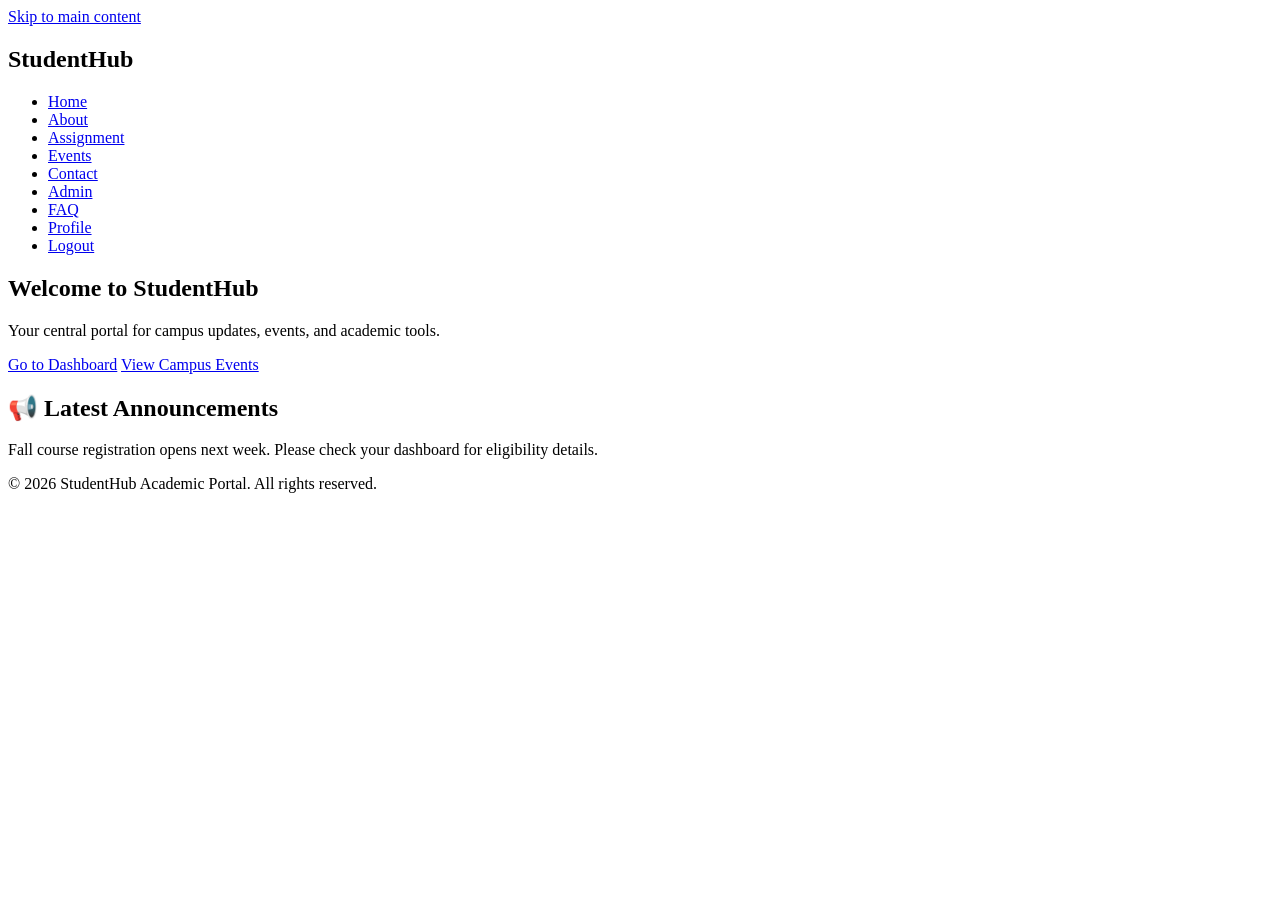
==== frontend/index.html @ 08b7ffba "html-css" ====
<!DOCTYPE html>
<html lang="en">
<head>
    <meta charset="UTF-8">
    <meta name="viewport" content="width=device-width, initial-scale=1.0">
    <title>StudentHub - Home</title>
    <link rel="stylesheet" href="styles.css">
</head>
<body>
    <a href="#main-content" class="skip-link">Skip to main content</a>
    <header class="main-header">
    <div class="header-container">

        <h2>StudentHub</h2>

        <nav>
            <ul>
                <li><a href="index.html">Home</a></li>
                    <li><a href="about.html">About</a></li>
                    <li><a href="assignment.html">Assignment</a></li>
                    <li><a href="events.html">Events</a></li>
                    <li><a href="contact.html">Contact</a></li>
                    <li><a href="admin.html">Admin</a></li>
                    <li><a href="faq.html">FAQ</a></li>
                    <li><a href="profile.html" class="active">Profile</a></li>
                    <li><a href="login.html">Logout</a></li>
            </ul>
        </nav>

    </div>
</header>

    <main id="main-content">
        <section class="home-container" aria-labelledby="home-heading">
            <header class="hero-banner">
                <h1 id="home-heading">Welcome to StudentHub</h1>
                <p>Your central portal for campus updates, events, and academic tools.</p>
                <div class="hero-actions">
                    <a href="dashboard.html" class="btn-primary">Go to Dashboard</a>
                    <a href="events.html" class="btn-secondary">View Campus Events</a>
                </div>
            </header>

            <article class="announcement-card">
                <h2>📢 Latest Announcements</h2>
                <p>Fall course registration opens next week. Please check your dashboard for eligibility details.</p>
            </article>
        </section>
    </main>

    <footer>
        <p>&copy; 2026 StudentHub Academic Portal. All rights reserved.</p>
    </footer>
</body>
</html>
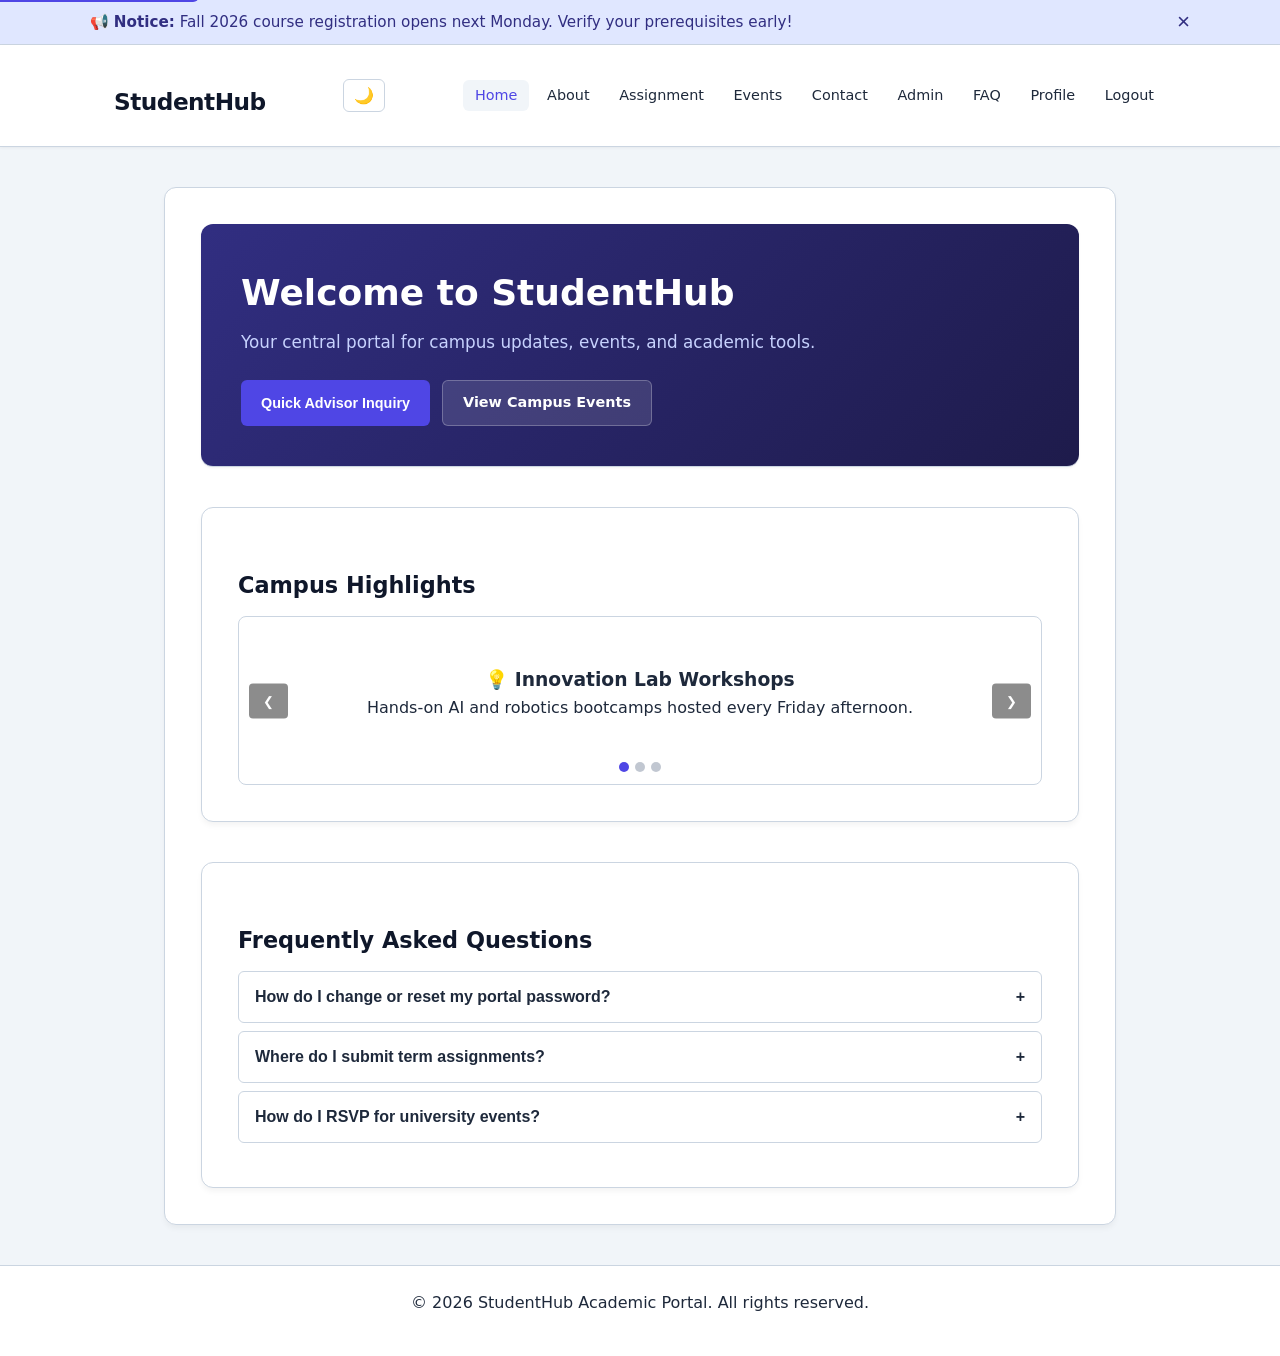
==== commit 113ad617: "regular expression,Ui components" ====
--- a/frontend/index.html
+++ b/frontend/index.html
@@ -1,5 +1,5 @@
 <!DOCTYPE html>
-<html lang="en">
+<html lang="en" data-theme="light">
 <head>
     <meta charset="UTF-8">
     <meta name="viewport" content="width=device-width, initial-scale=1.0">
@@ -7,49 +7,156 @@
     <link rel="stylesheet" href="styles.css">
 </head>
 <body>
+    <!-- 1. Notification Banner -->
+    <aside id="announcement-banner" class="notification-banner" role="region" aria-label="Campus Alert">
+        <div class="banner-content">
+            <span>📢 <strong>Notice:</strong> Fall 2026 course registration opens next Monday. Verify your prerequisites early!</span>
+            <button id="banner-close-btn" class="banner-close" aria-label="Dismiss announcement">&times;</button>
+        </div>
+    </aside>
+
     <a href="#main-content" class="skip-link">Skip to main content</a>
+    
     <header class="main-header">
-    <div class="header-container">
+        <div class="header-container">
+            <h2>StudentHub</h2>
 
-        <h2>StudentHub</h2>
+            <div class="header-actions">
+                <!-- 2. Theme Toggle Switcher -->
+                <button id="theme-toggle-btn" class="btn-icon" aria-label="Switch between light and dark mode">🌙</button>
 
-        <nav>
-            <ul>
-                <li><a href="index.html">Home</a></li>
+                <!-- 3. Hamburger Menu Button -->
+                <button id="hamburger-btn" class="hamburger-btn" aria-label="Toggle navigation menu" aria-expanded="false" aria-controls="main-nav">
+                    <span class="bar"></span>
+                    <span class="bar"></span>
+                    <span class="bar"></span>
+                </button>
+            </div>
+
+            <nav id="main-nav" class="nav-menu" aria-label="Main Navigation">
+                <ul>
+                    <li><a href="index.html" class="active">Home</a></li>
                     <li><a href="about.html">About</a></li>
                     <li><a href="assignment.html">Assignment</a></li>
                     <li><a href="events.html">Events</a></li>
                     <li><a href="contact.html">Contact</a></li>
                     <li><a href="admin.html">Admin</a></li>
                     <li><a href="faq.html">FAQ</a></li>
-                    <li><a href="profile.html" class="active">Profile</a></li>
+                    <li><a href="profile.html">Profile</a></li>
                     <li><a href="login.html">Logout</a></li>
-            </ul>
-        </nav>
-
-    </div>
-</header>
+                </ul>
+            </nav>
+        </div>
+    </header>
 
     <main id="main-content">
+        <!-- Hero Section with Quick Action opening the Modal -->
         <section class="home-container" aria-labelledby="home-heading">
             <header class="hero-banner">
                 <h1 id="home-heading">Welcome to StudentHub</h1>
                 <p>Your central portal for campus updates, events, and academic tools.</p>
                 <div class="hero-actions">
-                    <a href="dashboard.html" class="btn-primary">Go to Dashboard</a>
+                    <!-- 4. Modal Popup Trigger -->
+                    <button id="open-modal-btn" class="btn-primary">Quick Advisor Inquiry</button>
                     <a href="events.html" class="btn-secondary">View Campus Events</a>
                 </div>
             </header>
 
-            <article class="announcement-card">
-                <h2>📢 Latest Announcements</h2>
-                <p>Fall course registration opens next week. Please check your dashboard for eligibility details.</p>
-            </article>
+            <!-- 5. Content / Image Slider -->
+            <section class="slider-section" aria-roledescription="carousel" aria-label="Campus Highlights">
+                <h2>Campus Highlights</h2>
+                <div class="slider-container">
+                    <div class="slider-wrapper" id="slider-wrapper">
+                        <article class="slide active">
+                            <div class="slide-content">
+                                <h3>💡 Innovation Lab Workshops</h3>
+                                <p>Hands-on AI and robotics bootcamps hosted every Friday afternoon.</p>
+                            </div>
+                        </article>
+                        <article class="slide">
+                            <div class="slide-content">
+                                <h3>📚 Extended Library Hours</h3>
+                                <p>The main library is now open 24/7 through midterm assessment weeks.</p>
+                            </div>
+                        </article>
+                        <article class="slide">
+                            <div class="slide-content">
+                                <h3>🏆 Annual Hackathon 2026</h3>
+                                <p>Over $10,000 in project grants up for grabs. Registration ends Nov 1st.</p>
+                            </div>
+                        </article>
+                    </div>
+
+                    <button class="slider-btn prev" id="slider-prev" aria-label="Previous slide">&#10094;</button>
+                    <button class="slider-btn next" id="slider-next" aria-label="Next slide">&#10095;</button>
+
+                    <div class="slider-indicators" id="slider-dots"></div>
+                </div>
+            </section>
+
+            <!-- 6. Collapsible FAQ Accordion -->
+            <section class="faq-accordion-section" aria-labelledby="faq-title">
+                <h2 id="faq-title">Frequently Asked Questions</h2>
+                <div class="accordion">
+                    <div class="accordion-item">
+                        <button class="accordion-trigger" aria-expanded="false" id="faq-q1" aria-controls="faq-a1">
+                            <span>How do I change or reset my portal password?</span>
+                            <span class="icon" aria-hidden="true">+</span>
+                        </button>
+                        <div id="faq-a1" class="accordion-content" role="region" aria-labelledby="faq-q1" hidden>
+                            <p>Head to the Login page, choose "Forgot Password", and follow the verification sent to your registered academic email address.</p>
+                        </div>
+                    </div>
+
+                    <div class="accordion-item">
+                        <button class="accordion-trigger" aria-expanded="false" id="faq-q2" aria-controls="faq-a2">
+                            <span>Where do I submit term assignments?</span>
+                            <span class="icon" aria-hidden="true">+</span>
+                        </button>
+                        <div id="faq-a2" class="accordion-content" role="region" aria-labelledby="faq-q2" hidden>
+                            <p>Navigate to the Assignments tab, locate the active card, select your file, and click "Submit File".</p>
+                        </div>
+                    </div>
+
+                    <div class="accordion-item">
+                        <button class="accordion-trigger" aria-expanded="false" id="faq-q3" aria-controls="faq-a3">
+                            <span>How do I RSVP for university events?</span>
+                            <span class="icon" aria-hidden="true">+</span>
+                        </button>
+                        <div id="faq-a3" class="accordion-content" role="region" aria-labelledby="faq-q3" hidden>
+                            <p>Go to the Events tab, locate your preferred session, and select the RSVP link to reserve a seat.</p>
+                        </div>
+                    </div>
+                </div>
+            </section>
         </section>
     </main>
+
+    <!-- Modal Popup Element -->
+    <div id="advisor-modal" class="modal-backdrop" aria-hidden="true" role="dialog" aria-modal="true" aria-labelledby="modal-title">
+        <div class="modal-dialog">
+            <div class="modal-header">
+                <h3 id="modal-title">Ask Academic Support</h3>
+                <button id="close-modal-btn" class="modal-close" aria-label="Close dialog">&times;</button>
+            </div>
+            <form id="advisor-form" class="modal-body">
+                <div class="form-group">
+                    <label for="student-query">Your Question or Topic:</label>
+                    <textarea id="student-query" rows="4" required placeholder="Type your inquiry here..."></textarea>
+                </div>
+                <div class="modal-footer">
+                    <button type="button" id="cancel-modal-btn" class="btn-secondary">Cancel</button>
+                    <button type="submit" class="btn-primary">Send Inquiry</button>
+                </div>
+            </form>
+        </div>
+    </div>
 
     <footer>
         <p>&copy; 2026 StudentHub Academic Portal. All rights reserved.</p>
     </footer>
+
+    <!-- App Scripts -->
+    <script src="app.js"></script>
 </body>
 </html>
--- a/frontend/styles.css
+++ b/frontend/styles.css
@@ -0,0 +1,735 @@
+:root {
+    /* Refreshed Color Palette */
+    --primary-color: #0f172a;       /* Deep slate/navy for headings & strong contrast */
+    --accent-color: #4f46e5;        /* Rich indigo primary */
+    --accent-hover: #4338ca;        /* Darker indigo for focus & hover states */
+    --bg-color: #f1f5f9;            /* Soft cool background */
+    --card-bg: #ffffff;             /* Crisp clean card panels */
+    --text-color: #1e293b;          /* High-legibility body text */
+    --text-muted: #64748b;          /* Subdued secondary text */
+    --border-color: #cbd5e1;        /* Crisp element boundaries */
+
+    /* Functional UI Alerts & Tags */
+    --warning-border: #f59e0b;
+    --warning-text: #b45309;
+    --success-bg: #ecfdf5;
+    --success-text: #065f46;
+    --badge-student-bg: #e0e7ff;
+    --badge-student-text: #3730a3;
+    --badge-faculty-bg: #fef3c7;
+    --badge-faculty-text: #92400e;
+    --readonly-bg: #f8fafc;
+
+    /* Semantic Theme Tokens */
+    --text-primary: #1e293b;
+    --primary: #4f46e5;
+    --primary-hover: #4338ca;
+    --banner-bg: #e0e7ff;
+    --banner-text: #312e81;
+}
+
+[data-theme="dark"] {
+    --bg-color: #0b0f19;
+    --card-bg: #111827;
+    --text-primary: #f8fafc;
+    --text-color: #f1f5f9;
+    --text-muted: #94a3b8;
+    --border-color: #1f2937;
+    --primary-color: #f8fafc;
+    --primary: #6366f1;
+    --primary-hover: #818cf8;
+    --accent-color: #6366f1;
+    --accent-hover: #818cf8;
+    --banner-bg: #1e1b4b;
+    --banner-text: #e0e7ff;
+    --readonly-bg: #1e293b;
+}
+
+* {
+    box-sizing: border-box;
+    margin: 0;
+    padding: 0;
+}
+
+body {
+    font-family: system-ui, -apple-system, BlinkMacSystemFont, 'Segoe UI', Roboto, Oxygen, Ubuntu, Cantarell, sans-serif;
+    background-color: var(--bg-color);
+    color: var(--text-color);
+    line-height: 1.6;
+    display: flex;
+    flex-direction: column;
+    min-height: 100vh;
+    transition: background-color 0.25s ease, color 0.25s ease;
+}
+
+/* Accessibility Skip Link */
+.skip-link {
+    position: absolute;
+    top: -40px;
+    left: 0;
+    background: var(--accent-color);
+    color: white;
+    padding: 8px 16px;
+    z-index: 100;
+    text-decoration: none;
+    border-radius: 0 0 6px 0;
+    transition: top 0.2s ease;
+}
+
+.skip-link:focus {
+    top: 0;
+}
+
+/* Header & Navigation */
+header {
+    background-color: var(--card-bg);
+    box-shadow: 0 1px 3px 0 rgba(0, 0, 0, 0.05);
+    position: sticky;
+    top: 0;
+    z-index: 10;
+    border-bottom: 1px solid var(--border-color);
+}
+
+.header-container {
+    max-width: 1100px;
+    margin: 0 auto;
+    padding: 0.85rem 1.5rem;
+    display: flex;
+    justify-content: space-between;
+    align-items: center;
+    position: relative;
+}
+
+header h2, .header-container h2 {
+    color: var(--primary-color);
+    font-size: 1.45rem;
+    font-weight: 700;
+    letter-spacing: -0.5px;
+}
+
+.header-actions {
+    display: flex;
+    align-items: center;
+    gap: 12px;
+}
+
+.btn-icon {
+    background: transparent;
+    border: 1px solid var(--border-color);
+    color: var(--text-color);
+    padding: 6px 10px;
+    border-radius: 6px;
+    cursor: pointer;
+    font-size: 1rem;
+}
+
+.hamburger-btn {
+    display: none;
+    flex-direction: column;
+    justify-content: space-around;
+    width: 28px;
+    height: 24px;
+    background: transparent;
+    border: none;
+    cursor: pointer;
+    padding: 0;
+}
+
+.hamburger-btn .bar {
+    width: 100%;
+    height: 3px;
+    background: var(--text-color);
+    border-radius: 2px;
+    transition: 0.3s;
+}
+
+nav ul {
+    display: flex;
+    flex-wrap: wrap;
+    list-style: none;
+    gap: 0.35rem;
+}
+
+nav a {
+    color: var(--text-color);
+    text-decoration: none;
+    padding: 0.45rem 0.75rem;
+    border-radius: 6px;
+    font-size: 0.9rem;
+    font-weight: 500;
+    transition: all 0.2s ease;
+}
+
+nav a:hover, nav a:focus, nav a.active {
+    background-color: var(--bg-color);
+    color: var(--accent-color);
+}
+
+/* Main Layout */
+main {
+    flex: 1;
+    max-width: 1000px;
+    width: 100%;
+    margin: 2.5rem auto;
+    padding: 0 1.5rem;
+}
+
+section {
+    background-color: var(--card-bg);
+    padding: 2.25rem;
+    border-radius: 12px;
+    border: 1px solid var(--border-color);
+    box-shadow: 0 4px 6px -1px rgba(0, 0, 0, 0.05);
+}
+
+h1 {
+    color: var(--primary-color);
+    font-size: 2rem;
+    margin-bottom: 1rem;
+    border-bottom: 2px solid var(--border-color);
+    padding-bottom: 0.75rem;
+}
+
+h2 {
+    color: var(--primary-color);
+    font-size: 1.4rem;
+    margin-top: 1.5rem;
+    margin-bottom: 0.75rem;
+}
+
+p {
+    font-size: 1rem;
+    color: var(--text-color);
+    margin-bottom: 1rem;
+}
+
+/* Notification Banner */
+.notification-banner {
+    background: var(--banner-bg);
+    color: var(--banner-text);
+    padding: 10px 16px;
+    font-size: 0.95rem;
+    border-bottom: 1px solid var(--border-color);
+}
+
+.banner-content {
+    max-width: 1100px;
+    margin: 0 auto;
+    display: flex;
+    align-items: center;
+    justify-content: space-between;
+    gap: 12px;
+}
+
+.banner-close {
+    background: transparent;
+    border: none;
+    font-size: 1.4rem;
+    line-height: 1;
+    color: inherit;
+    cursor: pointer;
+}
+
+/* Home Hero Banner */
+.hero-banner {
+    background: linear-gradient(135deg, #312e81 0%, #1e1b4b 100%);
+    color: #ffffff;
+    padding: 2.5rem;
+    border-radius: 12px;
+    margin-bottom: 2rem;
+}
+
+.hero-banner h1 {
+    font-size: 2.25rem;
+    font-weight: 800;
+    margin-bottom: 0.5rem;
+    border: none;
+    padding: 0;
+    color: #ffffff;
+}
+
+.hero-banner p {
+    font-size: 1.05rem;
+    color: #c7d2fe;
+    margin-bottom: 1.5rem;
+}
+
+.hero-actions {
+    display: flex;
+    gap: 0.75rem;
+    flex-wrap: wrap;
+}
+
+.btn-primary, .btn-secondary {
+    display: inline-block;
+    padding: 0.65rem 1.25rem;
+    border-radius: 6px;
+    font-size: 0.9rem;
+    font-weight: 600;
+    text-decoration: none;
+    cursor: pointer;
+    transition: all 0.2s ease;
+}
+
+.btn-primary { 
+    background-color: var(--accent-color); 
+    color: #ffffff; 
+    border: none; 
+}
+
+.btn-primary:hover, .btn-primary:focus { 
+    background-color: var(--accent-hover); 
+}
+
+.btn-secondary { 
+    background-color: rgba(255, 255, 255, 0.12); 
+    color: #ffffff; 
+    border: 1px solid rgba(255, 255, 255, 0.25); 
+}
+
+.btn-secondary:hover, .btn-secondary:focus { 
+    background-color: rgba(255, 255, 255, 0.2); 
+}
+
+/* Forms & Inputs */
+form {
+    display: flex;
+    flex-direction: column;
+    gap: 1.25rem;
+}
+
+.form-group {
+    display: flex;
+    flex-direction: column;
+    gap: 0.4rem;
+}
+
+label {
+    font-size: 0.9rem;
+    font-weight: 600;
+    color: var(--primary-color);
+}
+
+input[type="text"],
+input[type="email"],
+input[type="password"],
+textarea,
+select {
+    width: 100%;
+    padding: 0.75rem;
+    border: 1px solid var(--border-color);
+    border-radius: 6px;
+    font-size: 0.95rem;
+    color: var(--text-color);
+    background-color: var(--card-bg);
+    transition: border-color 0.2s ease, box-shadow 0.2s ease;
+}
+
+input:focus, textarea:focus, select:focus {
+    outline: none;
+    border-color: var(--accent-color);
+    box-shadow: 0 0 0 3px rgba(79, 70, 229, 0.2);
+}
+
+input[readonly] {
+    background-color: var(--readonly-bg);
+    color: var(--text-muted);
+    cursor: not-allowed;
+}
+
+button[type="submit"] {
+    background-color: var(--accent-color);
+    color: #ffffff;
+    border: none;
+    padding: 0.75rem 1.5rem;
+    border-radius: 6px;
+    font-size: 0.95rem;
+    font-weight: 600;
+    cursor: pointer;
+    transition: background-color 0.2s ease;
+}
+
+button[type="submit"]:hover,
+button[type="submit"]:focus {
+    background-color: var(--accent-hover);
+}
+
+/* Cards & Containers */
+.announcement-card, .contact-card, .assignment-card, article.event-card {
+    background-color: var(--card-bg);
+    border: 1px solid var(--border-color);
+    border-left: 4px solid var(--accent-color);
+    border-radius: 8px;
+    padding: 1.5rem;
+}
+
+.assignments-list, .events-list {
+    display: flex;
+    flex-direction: column;
+    gap: 1.5rem;
+}
+
+.assignment-card {
+    display: grid;
+    grid-template-columns: 1fr auto;
+    align-items: center;
+    gap: 1.5rem;
+}
+
+.course-tag {
+    font-size: 0.85rem;
+    font-weight: 600;
+    color: var(--accent-color);
+    margin-bottom: 0.4rem;
+}
+
+.assignment-meta {
+    font-size: 0.9rem;
+    color: var(--warning-text);
+    font-weight: 600;
+}
+
+.status-submitted {
+    background-color: var(--success-bg);
+    color: var(--success-text);
+    padding: 0.4rem 0.8rem;
+    border-radius: 9999px;
+    font-size: 0.85rem;
+    font-weight: 600;
+}
+
+/* Events Specific */
+article.event-card {
+    display: flex;
+    gap: 1.5rem;
+    align-items: flex-start;
+}
+
+.event-date-badge {
+    background-color: var(--banner-bg);
+    border: 1px solid var(--border-color);
+    color: var(--accent-color);
+    border-radius: 8px;
+    padding: 0.75rem 1rem;
+    text-align: center;
+    min-width: 85px;
+    display: flex;
+    flex-direction: column;
+}
+
+.event-date-badge .month { font-size: 0.75rem; font-weight: 700; text-transform: uppercase; }
+.event-date-badge .day { font-size: 1.5rem; font-weight: 800; line-height: 1.1; }
+
+.btn-register, .btn-submit {
+    display: inline-block;
+    background-color: var(--accent-color);
+    color: #ffffff;
+    text-decoration: none;
+    border: none;
+    padding: 0.5rem 1rem;
+    border-radius: 6px;
+    font-size: 0.85rem;
+    font-weight: 600;
+    cursor: pointer;
+}
+
+.btn-register:hover, .btn-submit:hover {
+    background-color: var(--accent-hover);
+}
+
+/* Slider Section */
+.slider-section, .faq-accordion-section {
+    margin-top: 2.5rem;
+}
+
+.slider-container {
+    position: relative;
+    overflow: hidden;
+    border-radius: 8px;
+    border: 1px solid var(--border-color);
+    background: var(--card-bg);
+}
+
+.slider-wrapper {
+    display: flex;
+    transition: transform 0.4s ease-in-out;
+}
+
+.slide {
+    min-width: 100%;
+    padding: 3rem 2rem;
+    text-align: center;
+}
+
+.slider-btn {
+    position: absolute;
+    top: 50%;
+    transform: translateY(-50%);
+    background: rgba(0, 0, 0, 0.45);
+    color: #fff;
+    border: none;
+    padding: 10px 14px;
+    cursor: pointer;
+    border-radius: 4px;
+}
+
+.slider-btn.prev { left: 10px; }
+.slider-btn.next { right: 10px; }
+
+.slider-indicators {
+    position: absolute;
+    bottom: 12px;
+    left: 50%;
+    transform: translateX(-50%);
+    display: flex;
+    gap: 6px;
+}
+
+.slider-dot {
+    width: 10px;
+    height: 10px;
+    border-radius: 50%;
+    background: var(--text-muted);
+    opacity: 0.4;
+    cursor: pointer;
+    border: none;
+}
+
+.slider-dot.active {
+    opacity: 1;
+    background: var(--accent-color);
+}
+
+/* Accordion & FAQ */
+.accordion-item {
+    border: 1px solid var(--border-color);
+    border-radius: 6px;
+    margin-bottom: 8px;
+    background: var(--card-bg);
+}
+
+.accordion-trigger {
+    width: 100%;
+    padding: 16px;
+    display: flex;
+    justify-content: space-between;
+    align-items: center;
+    background: transparent;
+    border: none;
+    font-size: 1rem;
+    font-weight: 600;
+    color: var(--text-color);
+    cursor: pointer;
+}
+
+.accordion-content {
+    padding: 0 16px 16px;
+    color: var(--text-muted);
+}
+
+details.faq-item {
+    border: 1px solid var(--border-color);
+    border-radius: 8px;
+    background: var(--card-bg);
+    margin-bottom: 12px;
+}
+
+details.faq-item summary {
+    padding: 16px;
+    font-weight: 600;
+    cursor: pointer;
+    color: var(--primary-color);
+}
+
+details.faq-item p {
+    padding: 0 16px 16px;
+    color: var(--text-muted);
+    margin: 0;
+}
+
+/* Table */
+.table-wrapper {
+    overflow-x: auto;
+    border: 1px solid var(--border-color);
+    border-radius: 8px;
+    margin-top: 1rem;
+}
+
+table {
+    width: 100%;
+    border-collapse: collapse;
+    text-align: left;
+    font-size: 0.95rem;
+}
+
+caption {
+    padding: 1rem;
+    font-weight: 600;
+    color: var(--primary-color);
+    background-color: var(--bg-color);
+    border-bottom: 1px solid var(--border-color);
+}
+
+th, td {
+    padding: 0.85rem 1.25rem;
+    border-bottom: 1px solid var(--border-color);
+}
+
+th {
+    background-color: var(--bg-color);
+    color: var(--primary-color);
+    font-weight: 600;
+    text-transform: uppercase;
+    font-size: 0.75rem;
+    letter-spacing: 0.5px;
+}
+
+.role-badge {
+    display: inline-block;
+    padding: 0.25rem 0.6rem;
+    border-radius: 9999px;
+    font-size: 0.8rem;
+    font-weight: 600;
+}
+
+.role-student { background-color: var(--badge-student-bg); color: var(--badge-student-text); }
+.role-faculty { background-color: var(--badge-faculty-bg); color: var(--badge-faculty-text); }
+
+/* Modal */
+.modal-backdrop {
+    position: fixed;
+    inset: 0;
+    background: rgba(0, 0, 0, 0.6);
+    display: none;
+    place-items: center;
+    z-index: 1000;
+}
+
+.modal-backdrop.open { display: grid; }
+
+.modal-dialog {
+    background: var(--card-bg);
+    color: var(--text-color);
+    border-radius: 10px;
+    width: 90%;
+    max-width: 500px;
+    padding: 24px;
+    box-shadow: 0 20px 25px -5px rgba(0, 0, 0, 0.25);
+    border: 1px solid var(--border-color);
+}
+
+.modal-header {
+    display: flex;
+    justify-content: space-between;
+    align-items: center;
+    margin-bottom: 16px;
+}
+
+.modal-close {
+    background: transparent;
+    border: none;
+    font-size: 1.5rem;
+    cursor: pointer;
+    color: var(--text-color);
+}
+
+.modal-footer {
+    display: flex;
+    justify-content: flex-end;
+    gap: 8px;
+    margin-top: 16px;
+}
+
+/* User Profile */
+.profile-avatar {
+    width: 64px;
+    height: 64px;
+    border-radius: 50%;
+    background-color: var(--accent-color);
+    color: white;
+    display: flex;
+    align-items: center;
+    justify-content: center;
+    font-size: 1.5rem;
+    font-weight: 700;
+}
+
+.profile-header-summary {
+    display: flex;
+    align-items: center;
+    gap: 1.25rem;
+    margin-bottom: 1.5rem;
+    padding-bottom: 1rem;
+    border-bottom: 1px dashed var(--border-color);
+}
+
+/* Footer */
+footer {
+    background-color: var(--card-bg);
+    color: var(--text-muted);
+    text-align: center;
+    padding: 1.5rem;
+    margin-top: auto;
+    font-size: 0.9rem;
+    border-top: 1px solid var(--border-color);
+}
+
+/* Mobile Responsiveness */
+@media (max-width: 768px) {
+    .hamburger-btn { display: flex; }
+    .nav-menu {
+        position: absolute;
+        top: 100%;
+        left: 0;
+        right: 0;
+        background: var(--card-bg);
+        border-bottom: 1px solid var(--border-color);
+        display: none;
+    }
+    .nav-menu.open { display: block; }
+    .nav-menu ul {
+        flex-direction: column;
+        padding: 16px;
+        gap: 8px;
+    }
+    .assignment-card { grid-template-columns: 1fr; }
+    article.event-card { flex-direction: column; }
+}
+:root {
+    /* Main Accent & Background Tokens */
+    --primary-color: #0f172a;       /* Deep slate/navy for text and titles */
+    --accent-color: #4f46e5;        /* Rich indigo buttons, highlights, active states */
+    --accent-hover: #4338ca;        /* Hover color */
+    --bg-color: #f1f5f9;            /* Soft background canvas */
+    --card-bg: #ffffff;             /* Card and panel background */
+    --text-color: #1e293b;          /* High-legibility body copy */
+    --text-muted: #64748b;          /* Subdued subtitles and dates */
+    --border-color: #cbd5e1;        /* Crisp border structure */
+
+    /* Badges & Accents */
+    --warning-border: #f59e0b;
+    --warning-text: #b45309;
+    --success-bg: #ecfdf5;
+    --success-text: #065f46;
+    --badge-student-bg: #e0e7ff;
+    --badge-student-text: #3730a3;
+    --badge-faculty-bg: #fef3c7;
+    --badge-faculty-text: #92400e;
+    --readonly-bg: #f8fafc;
+    --banner-bg: #e0e7ff;
+    --banner-text: #312e81;
+}
+
+[data-theme="dark"] {
+    --bg-color: #0b0f19;
+    --card-bg: #111827;
+    --text-color: #f1f5f9;
+    --text-muted: #94a3b8;
+    --border-color: #1f2937;
+    --primary-color: #f8fafc;
+    --accent-color: #6366f1;
+    --accent-hover: #818cf8;
+    --banner-bg: #1e1b4b;
+    --banner-text: #e0e7ff;
+    --readonly-bg: #1e293b;
+}
